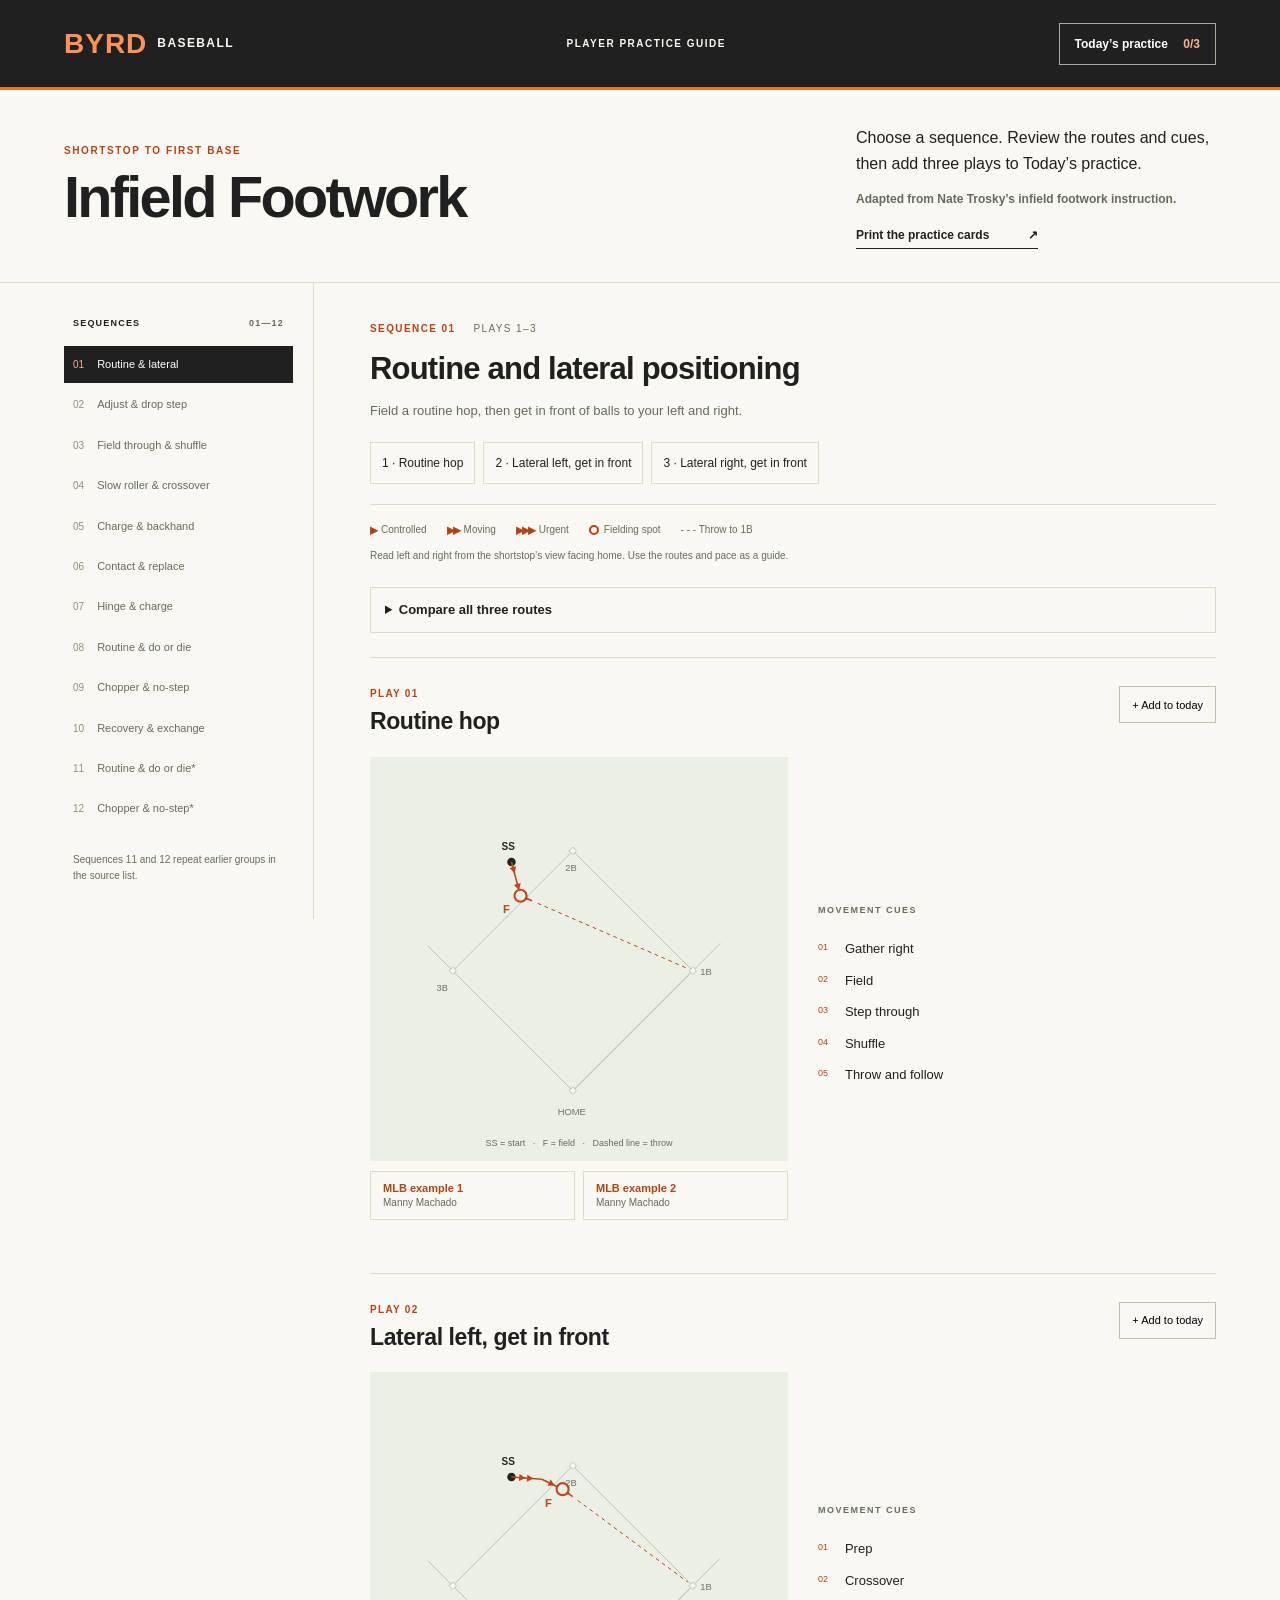
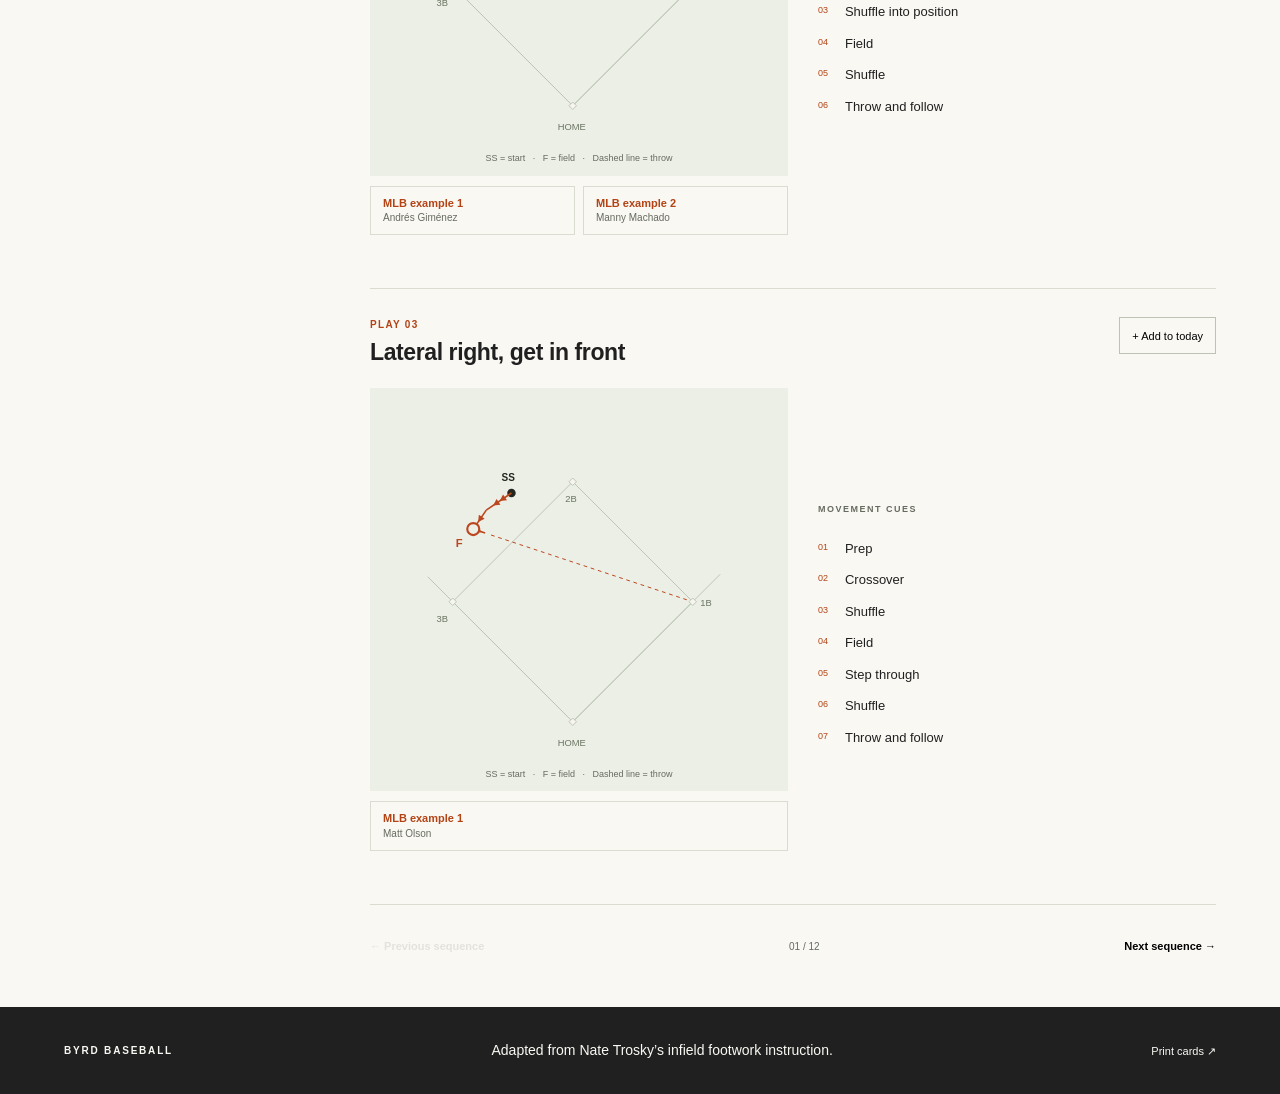
==== index.html @ 58db5fe9 "Infield Footwork Mastery with MLB example clips" ====
<!doctype html>
<html lang="en">
<head>
<meta charset="UTF-8"><meta name="viewport" content="width=device-width,initial-scale=1"><meta name="theme-color" content="#202020">
<title>Byrd Baseball | Infield Footwork</title><meta name="description" content="Byrd Baseball practice guide with 36 infield plays, shortstop diagrams, and a five-rep practice plan.">
<link rel="stylesheet" href="style.css"><script src="examples.js" defer></script><script src="app.js" defer></script>
</head>
<body>
<a class="skip" href="#sequence-content">Skip to sequence</a>
<header class="topbar"><a href="#sequence-1" class="brand"><span class="brandmark">BYRD</span><span>BASEBALL</span></a><div class="top-meta">PLAYER PRACTICE GUIDE</div><button id="practice-open" class="practice-button">Today’s practice <span id="pick-count">0/3</span></button></header>
<section class="intro"><div><div class="eyebrow">SHORTSTOP TO FIRST BASE</div><h1>Infield Footwork</h1></div><div class="intro-copy"><p>Choose a sequence. Review the routes and cues, then add three plays to Today’s practice.</p><p><strong>Adapted from Nate Trosky’s infield footwork instruction.</strong></p><a href="practice-cards.pdf" target="_blank" rel="noopener">Print the practice cards <span aria-hidden="true">↗</span></a></div></section>
<div class="mobile-picker"><label for="sequence-select">Sequence</label><select id="sequence-select"></select></div>
<div class="workspace"><aside class="sidebar" aria-label="Sequence selection"><div class="sidebar-heading"><span>SEQUENCES</span><span>01—12</span></div><nav id="sequence-nav"></nav><p class="source-note">Sequences 11 and 12 repeat earlier groups in the source list.</p></aside>
<main id="sequence-content" tabindex="-1"><div id="sequence-heading"></div><div class="diagram-key"><span><b class="pace-one">▸</b> Controlled</span><span><b>▸▸</b> Moving</span><span><b>▸▸▸</b> Urgent</span><span><i class="field-key"></i> Fielding spot</span><span class="throw-key">- - - Throw to 1B</span></div><p class="geometry-note">Read left and right from the shortstop’s view facing home. Use the routes and pace as a guide.</p><details class="sequence-overview"><summary>Compare all three routes</summary><div id="sequence-overview"></div><p>SS = start · F = field · Dashed line = throw to first</p></details><div id="plays"></div><div class="sequence-pagination"><button id="previous">← Previous sequence</button><span id="page-count"></span><button id="next">Next sequence →</button></div></main></div>
<footer><span>BYRD BASEBALL</span><p>Adapted from Nate Trosky’s infield footwork instruction.</p><a href="practice-cards.pdf" target="_blank" rel="noopener">Print cards ↗</a></footer>
<dialog id="practice-dialog" aria-labelledby="practice-title"><div class="dialog-top"><span class="eyebrow">BYRD BASEBALL</span><button id="practice-close" aria-label="Close practice plan">✕</button></div><h2 id="practice-title">Today’s practice</h2><p>Use “Add to today” to select three plays. Work through the list in sequence order.</p><details class="practice-guide" open><summary>Reps and sets</summary><div class="practice-rhythm"><h3>Five passes through the sequence per set</h3><ol><li><strong>01</strong><span>Deliberate<small>Do each play once, slowly and with deliberate foot placement.</small></span></li><li><strong>02</strong><span>Deliberate in rhythm<small>Do each play once more, linking the steps in rhythm.</small></span></li><li><strong>03–05</strong><span>In flow<small>Do each play once per pass. Move smoothly from start to finish.</small></span></li></ol></div><h3>Ball feeds in order</h3><div class="feed-row"><strong>2–3 sets</strong><span>Ball in hand</span></div><div class="feed-row"><strong>1–2 sets</strong><span>Rolled ball</span></div><div class="feed-row"><strong>1 set</strong><span>One-hop ball</span></div><p class="fine-print">Do one rep of each play in order before starting the next pass. All five passes make one set.</p></details><details id="practice-comparison" class="sequence-overview" hidden><summary>Compare all three routes</summary><div id="practice-overview"></div><p>SS = start · F = field · Dashed line = throw to first</p></details><ol id="picked-list" aria-label="Selected plays"></ol><a href="practice-cards.pdf" target="_blank" rel="noopener" class="print-plan">Print practice cards ↗</a></dialog>
<div id="status" class="toast" role="status" aria-live="polite"></div>
</body></html>
---- style.css ----
:root{--ink:#202020;--muted:#666b60;--paper:#faf8f3;--orange:#b34315;--line:#dadbd1;--field:#ecefe6;--sans:Inter,Arial,Helvetica,sans-serif}*{box-sizing:border-box}html{scroll-behavior:smooth;scroll-padding-top:95px}body{margin:0;background:var(--paper);color:var(--ink);font-family:var(--sans);line-height:1.5}button,a{-webkit-tap-highlight-color:transparent}button{font:inherit;cursor:pointer}a{color:inherit}button:focus-visible,a:focus-visible,summary:focus-visible{outline:3px solid var(--orange);outline-offset:4px}.skip{position:fixed;left:15px;top:-100px;background:white;padding:12px;z-index:100}.skip:focus{top:12px}.topbar{height:90px;padding:0 5%;display:flex;align-items:center;justify-content:space-between;background:var(--paper);border-bottom:1px solid var(--line);position:sticky;top:0;z-index:20}.brand{display:flex;align-items:center;gap:13px;text-decoration:none;font-size:11px;font-weight:800;line-height:1.2;letter-spacing:1.2px}.brandmark{font-size:32px;letter-spacing:-3px}.brandmark span{color:var(--orange);font-size:28px;margin-left:3px}.top-meta{font-size:10px;font-weight:600;letter-spacing:1.5px}.top-meta span{color:var(--orange);margin:0 14px}.practice-button{padding:11px 15px;background:var(--ink);color:white;border:0;font-size:12px;font-weight:600}.practice-button span{margin-left:12px;color:#f9b38e}.intro{padding:62px 5% 64px;display:grid;grid-template-columns:1.4fr 1fr;gap:80px;align-items:end;border-bottom:1px solid var(--line)}.eyebrow{font-size:10px;font-weight:700;letter-spacing:1.6px;color:var(--orange)}h1{font-size:clamp(36px,4.4vw,68px);line-height:1.06;letter-spacing:-2.7px;margin:22px 0 0;font-weight:650}h1 em{font-style:normal;color:var(--orange)}.intro-copy{max-width:360px;justify-self:end}.intro-copy p{font-size:16px;line-height:1.65;margin:0 0 22px}.intro-copy a{font-size:12px;font-weight:700;text-decoration:none;border-bottom:1px solid var(--ink);padding-bottom:6px}.intro-copy a span{margin-left:35px}.workspace{display:grid;grid-template-columns:250px minmax(0,1fr);max-width:1440px;margin:auto;padding:0 5%;gap:56px}.sidebar{position:sticky;top:90px;align-self:start;max-height:calc(100dvh - 90px);overflow:auto;padding:34px 20px 35px 0;border-right:1px solid var(--line)}.sidebar-heading{display:flex;justify-content:space-between;font-size:9px;letter-spacing:1.2px;font-weight:700;padding:0 9px 16px}.sidebar-heading span:last-child{color:var(--muted)}#sequence-nav{display:flex;flex-direction:column;gap:3px}.seq-button{display:flex;align-items:baseline;gap:13px;text-align:left;width:100%;border:0;background:transparent;padding:11px 9px;color:var(--muted);font-size:11px;line-height:1.4}.seq-button .seq-num{font-size:10px;color:#8c9084;font-variant-numeric:tabular-nums}.seq-button:hover{background:#eeeee5;color:var(--ink)}.seq-button[aria-current=true]{background:var(--ink);color:white}.seq-button[aria-current=true] .seq-num{color:#f5ad86}.source-note{font-size:10px;line-height:1.6;color:var(--muted);margin:24px 9px 0}main{min-width:0;padding:38px 0 45px}main:focus{outline:none}.sequence-kicker{font-size:10px;letter-spacing:1.4px;color:var(--orange);font-weight:700;display:flex;gap:18px}.sequence-kicker span:last-child{color:var(--muted);font-weight:400}h2{font-size:31px;line-height:1.14;letter-spacing:-.8px;margin:15px 0}#sequence-heading p{font-size:13px;color:var(--muted);max-width:680px;margin:0 0 22px}.review-note{padding:12px 15px;border-left:3px solid var(--orange);background:#efe8db;font-size:12px;color:var(--ink);margin:12px 0 20px}.diagram-key{display:flex;align-items:center;gap:20px;flex-wrap:wrap;padding:17px 0 8px;border-top:1px solid var(--line);font-size:10px;color:var(--muted)}.diagram-key span{display:inline-flex;align-items:center;gap:5px}.diagram-key b{font-size:15px;color:var(--orange);letter-spacing:-2px;line-height:1}.field-key{display:inline-block;border:2px solid var(--orange);width:10px;height:10px;border-radius:50%}.geometry-note{font-size:10px;line-height:1.6;color:var(--muted);margin:3px 0 23px}.play{border-top:1px solid var(--line);padding:28px 0 35px;scroll-margin-top:110px}.play-top{display:flex;justify-content:space-between;align-items:start;gap:20px;margin-bottom:21px}.play-label{font-size:10px;letter-spacing:1.3px;color:var(--orange);font-weight:700}.play h3{font-size:23px;line-height:1.2;letter-spacing:-.4px;margin:7px 0 0}.pick-button{flex-shrink:0;border:1px solid #bec2b5;background:transparent;padding:8px 12px;font-size:11px;min-height:37px}.pick-button:hover{border-color:var(--ink);background:#ecefe6}.pick-button[aria-pressed=true]{background:var(--ink);color:white;border-color:var(--ink)}.play-body{display:grid;grid-template-columns:minmax(220px,1.05fr) minmax(180px,1fr);gap:30px;align-items:center}.field-diagram{margin:0;background:var(--field);padding:15px 20px 10px}.field-diagram svg{width:100%;max-height:365px;display:block}.field-diagram figcaption{font-size:9px;color:var(--muted);text-align:center;margin-top:0}.cues-title{font-size:9px;letter-spacing:1.5px;color:var(--muted);font-weight:700;margin-bottom:16px}.cue-list{list-style:none;padding:0;margin:0;counter-reset:cue}.cue-list li{counter-increment:cue;font-size:13px;padding:6px 0 6px 27px;position:relative;line-height:1.5}.cue-list li:before{content:counter(cue,decimal-leading-zero);position:absolute;left:0;top:8px;font-size:9px;color:var(--orange)}details{font-size:11px;color:var(--muted);margin-top:18px;border-top:1px solid var(--line);padding-top:12px}summary{cursor:pointer;font-weight:600}details p{line-height:1.6;margin-bottom:0}.sequence-pagination{display:flex;align-items:center;justify-content:space-between;gap:10px;border-top:1px solid var(--line);padding-top:25px}.sequence-pagination button{border:0;background:transparent;padding:8px 0;font-size:11px;font-weight:600}.sequence-pagination button:disabled{opacity:.3;cursor:default}#page-count{font-size:10px;color:var(--muted)}footer{background:var(--ink);color:var(--paper);padding:33px 5%;display:flex;justify-content:space-between;align-items:center;font-size:10px}footer>span{letter-spacing:1.8px;font-weight:700}footer p{font-size:14px;margin:0}footer a{font-size:11px;text-decoration:none}dialog{border:0;background:var(--paper);color:var(--ink);padding:30px;max-width:540px;width:calc(100% - 30px);max-height:90dvh;overflow:auto;box-shadow:0 25px 100px #0004}dialog::backdrop{background:#17201799;backdrop-filter:blur(3px)}.dialog-top{display:flex;justify-content:space-between;align-items:center}.dialog-top button{border:0;background:transparent;padding:7px;font-size:19px}dialog h2{font-size:33px}dialog>p{font-size:13px;color:var(--muted)}#picked-list{padding:0;list-style:none;margin:24px 0;display:grid;gap:7px}.picked-item{padding:10px 12px;background:#eceee5;display:flex;align-items:center;justify-content:space-between;font-size:12px;gap:15px}.picked-item button{border:0;background:transparent;font-size:15px;padding:5px}.empty-pick{font-size:12px;color:var(--muted);padding:10px;border:1px dashed var(--line)}.practice-rhythm{border-top:1px solid var(--line);padding-top:5px}dialog h3{font-size:15px}.practice-rhythm ol{list-style:none;padding:0}.practice-rhythm li{display:flex;gap:20px;padding:9px 0;font-size:13px}.practice-rhythm strong{color:var(--orange);width:38px;flex-shrink:0}.practice-rhythm small{display:block;color:var(--muted);font-size:11px;margin-top:3px}.feed-row{display:flex;gap:25px;padding:9px 0;border-bottom:1px solid var(--line);font-size:13px}.feed-row strong{color:var(--orange);width:70px}.fine-print{font-size:10px!important;line-height:1.7}.print-plan{display:inline-block;margin-top:10px;font-size:12px;font-weight:700}.toast{position:fixed;bottom:24px;left:50%;transform:translateX(-50%);background:var(--ink);color:white;font-size:12px;z-index:40;padding:13px 20px;box-shadow:0 5px 30px #0002;opacity:0;pointer-events:none;transition:opacity .2s;width:max-content;max-width:90%}.toast.show{opacity:1}
@media(min-width:1450px){.intro,.topbar{padding-left:calc((100vw - 1296px)/2);padding-right:calc((100vw - 1296px)/2)}}
@media(max-width:1050px){.workspace{grid-template-columns:200px minmax(0,1fr);gap:28px}.play-body{grid-template-columns:1fr 1fr;gap:20px}.intro{gap:30px}.top-meta{display:none}}
@media(max-width:760px){html{scroll-padding-top:80px}.topbar{height:74px;padding:0 20px}.brandmark{font-size:28px}.brand{font-size:9px;gap:9px}.practice-button{font-size:11px;padding:10px}.practice-button span{margin-left:6px}.intro{padding:33px 22px 32px;display:block}.eyebrow{font-size:8px}h1{font-size:43px;letter-spacing:-1.8px;margin-top:16px}.intro-copy{max-width:100%;margin-top:23px}.intro-copy p{font-size:14px;max-width:370px;margin-bottom:16px}.intro-copy a{font-size:11px}.workspace{display:block;padding:0}.sidebar{border:0;padding:20px 0 18px;position:static;max-height:none;overflow:visible}.sidebar-heading{padding:0 22px 12px}.source-note{display:none}#sequence-nav{flex-direction:row;overflow:auto;gap:8px;padding:0 22px 5px;scrollbar-width:thin;scroll-snap-type:x mandatory}.seq-button{width:160px;flex-shrink:0;border:1px solid var(--line);min-height:63px;font-size:10px;scroll-snap-align:start;padding:10px;gap:9px}.seq-button .seq-num{font-size:10px}main{padding:12px 22px 32px}h2{font-size:27px}#sequence-heading p{font-size:12px}.sequence-kicker{font-size:9px}.diagram-key{gap:10px 15px;font-size:9px}.geometry-note{font-size:9px}.play{padding:23px 0 30px}.play h3{font-size:21px}.play-top{gap:15px}.pick-button{font-size:10px;padding:7px 9px}.play-body{display:block}.field-diagram{padding:12px 22px 11px;margin-bottom:24px}.field-diagram svg{height:315px;max-height:none}.cues-title{margin-bottom:8px}.cue-list li{font-size:13px;padding-top:5px;padding-bottom:5px}details{margin-top:15px}.sequence-pagination{font-size:10px}footer{padding:26px 22px;gap:20px;flex-wrap:wrap}footer p{font-size:12px}.toast{bottom:16px}dialog{padding:22px}dialog h2{font-size:29px}}
@media(prefers-reduced-motion:reduce){html{scroll-behavior:auto}.toast{transition:none}}

.mobile-picker{display:none}
@media(max-width:760px){html{scroll-padding-top:132px}.intro-copy{justify-self:auto}.sidebar{display:none}.mobile-picker{display:flex;gap:13px;align-items:center;position:sticky;top:74px;z-index:15;background:var(--paper);padding:10px 22px;border-bottom:1px solid var(--line)}.mobile-picker label{font-size:10px;font-weight:700;text-transform:uppercase;letter-spacing:.8px}.mobile-picker select{font:inherit;font-size:13px;min-height:38px;min-width:0;flex:1;color:var(--ink);background:#fff;border:1px solid var(--line);padding:6px 9px}.mobile-picker select:focus-visible{outline:2px solid var(--orange);outline-offset:2px}main{padding-top:24px}}

.play-jumps{display:flex;flex-wrap:wrap;gap:8px;margin:0 0 20px}
.play-jumps a{display:inline-flex;align-items:center;min-height:42px;padding:7px 11px;border:1px solid var(--line);font-size:12px;text-decoration:none}
.play-jumps a:hover{background:var(--field)}
.play{scroll-margin-top:0}

.sequence-overview{margin:0 0 24px;padding:0;border:1px solid var(--line)}
.sequence-overview summary{padding:12px 14px;min-height:44px;color:var(--ink);font-size:13px}
#sequence-overview,#practice-overview{overflow-x:auto;padding:0 8px}
#sequence-overview>svg,#practice-overview>svg{display:block;width:100%;max-width:510px;height:auto;margin:auto;background:var(--field)}
.sequence-overview p{padding:0 14px;margin:8px 0 12px;font-size:10px}

.route-legend{display:flex;flex-wrap:wrap;gap:4px 16px;padding:8px}
.route-legend label{display:flex;align-items:center;gap:7px;min-height:36px;color:var(--ink);cursor:pointer}
.route-swatch{width:14px;height:4px;flex-shrink:0}

#practice-dialog{max-width:820px}
#practice-dialog .dialog-top{position:sticky;top:0;z-index:1;background:var(--paper)}
.practice-guide{margin:16px 0;color:var(--ink)}
.practice-guide summary{padding:6px 0 10px;font-size:13px}
.practice-play{padding:22px 0;border-top:1px solid var(--line)}
.practice-play h3{margin:6px 0 0;font-size:21px}

/* Byrd Baseball wordmark and practice guide header */
.topbar{background:var(--ink);color:var(--paper);border-bottom:3px solid #ed702d}
.brand{gap:10px;font-size:12px;letter-spacing:1.4px}
.brandmark{font-size:28px;font-weight:900;letter-spacing:1px;color:#ff9257}
.topbar .practice-button{border:1px solid #aaa6a0}
.topbar .practice-button:hover{background:#39332e}
.intro{padding-top:35px;padding-bottom:36px;gap:28px;align-items:center}
.intro h1{font-size:clamp(36px,4.5vw,64px);margin-top:9px}
.intro-copy p{margin-bottom:12px}
.intro-copy p:nth-child(2){font-size:12px;color:var(--muted)}
@media(max-width:760px){
  .brand{gap:6px;font-size:9px;letter-spacing:1px}
  .brandmark{font-size:23px}
  .intro{padding-top:24px;padding-bottom:24px}
  .intro-copy{margin-top:12px}
}

/* MLB visuals sit in the original SVG box; the route diagram never moves. */
.diagram-stage{position:relative;isolation:isolate}
.example-buttons{display:flex;flex-wrap:wrap;gap:8px;margin:10px 0 18px}
.example-button{flex:1 1 125px;min-height:48px;padding:9px 12px;border:1px solid var(--line);background:transparent;color:var(--orange);text-align:left;font-size:11px;font-weight:700;line-height:1.4}
.example-button span{display:block;color:var(--muted);font-size:10px;font-weight:400}
.example-button:hover,.example-button[aria-expanded=true]{background:var(--field);border-color:var(--orange)}
.example-overlay{position:absolute;inset:0;z-index:2;background:#141613;color:#faf8f3;display:flex;flex-direction:column;overflow:hidden}
.example-overlay video{display:block;width:100%;min-height:0;flex:1 1 0;object-fit:contain;background:#141613}
.example-close{position:absolute;right:6px;top:6px;z-index:3;width:44px;height:44px;padding:0;border:1px solid #fff8;background:#141613e8;color:white;font-size:20px;border-radius:50%}
.example-footer{flex:0 0 auto;padding:8px 10px 10px;border-top:1px solid #ffffff30}
.example-footer p{margin:0 0 7px;font-size:11px;line-height:1.35}
.example-tools{display:flex;gap:8px;flex-wrap:wrap}
.example-tools button{min-height:40px;padding:6px 10px;background:#ffffff12;color:var(--paper);border:1px solid #ffffff70;font-size:11px}
.example-tools button[aria-pressed=true]{background:var(--orange)}
.example-message{display:block;font-size:11px;margin-top:4px}
.example-message:empty{display:none}
.example-overlay button:focus-visible,.example-overlay video:focus-visible{outline:3px solid #ff9257;outline-offset:-3px}
@media(max-width:760px){.diagram-examples .field-diagram{margin-bottom:0}.example-buttons{margin-bottom:24px}.example-footer{padding:7px 8px}.example-footer p{font-size:10px}.example-tools button{font-size:10px}}
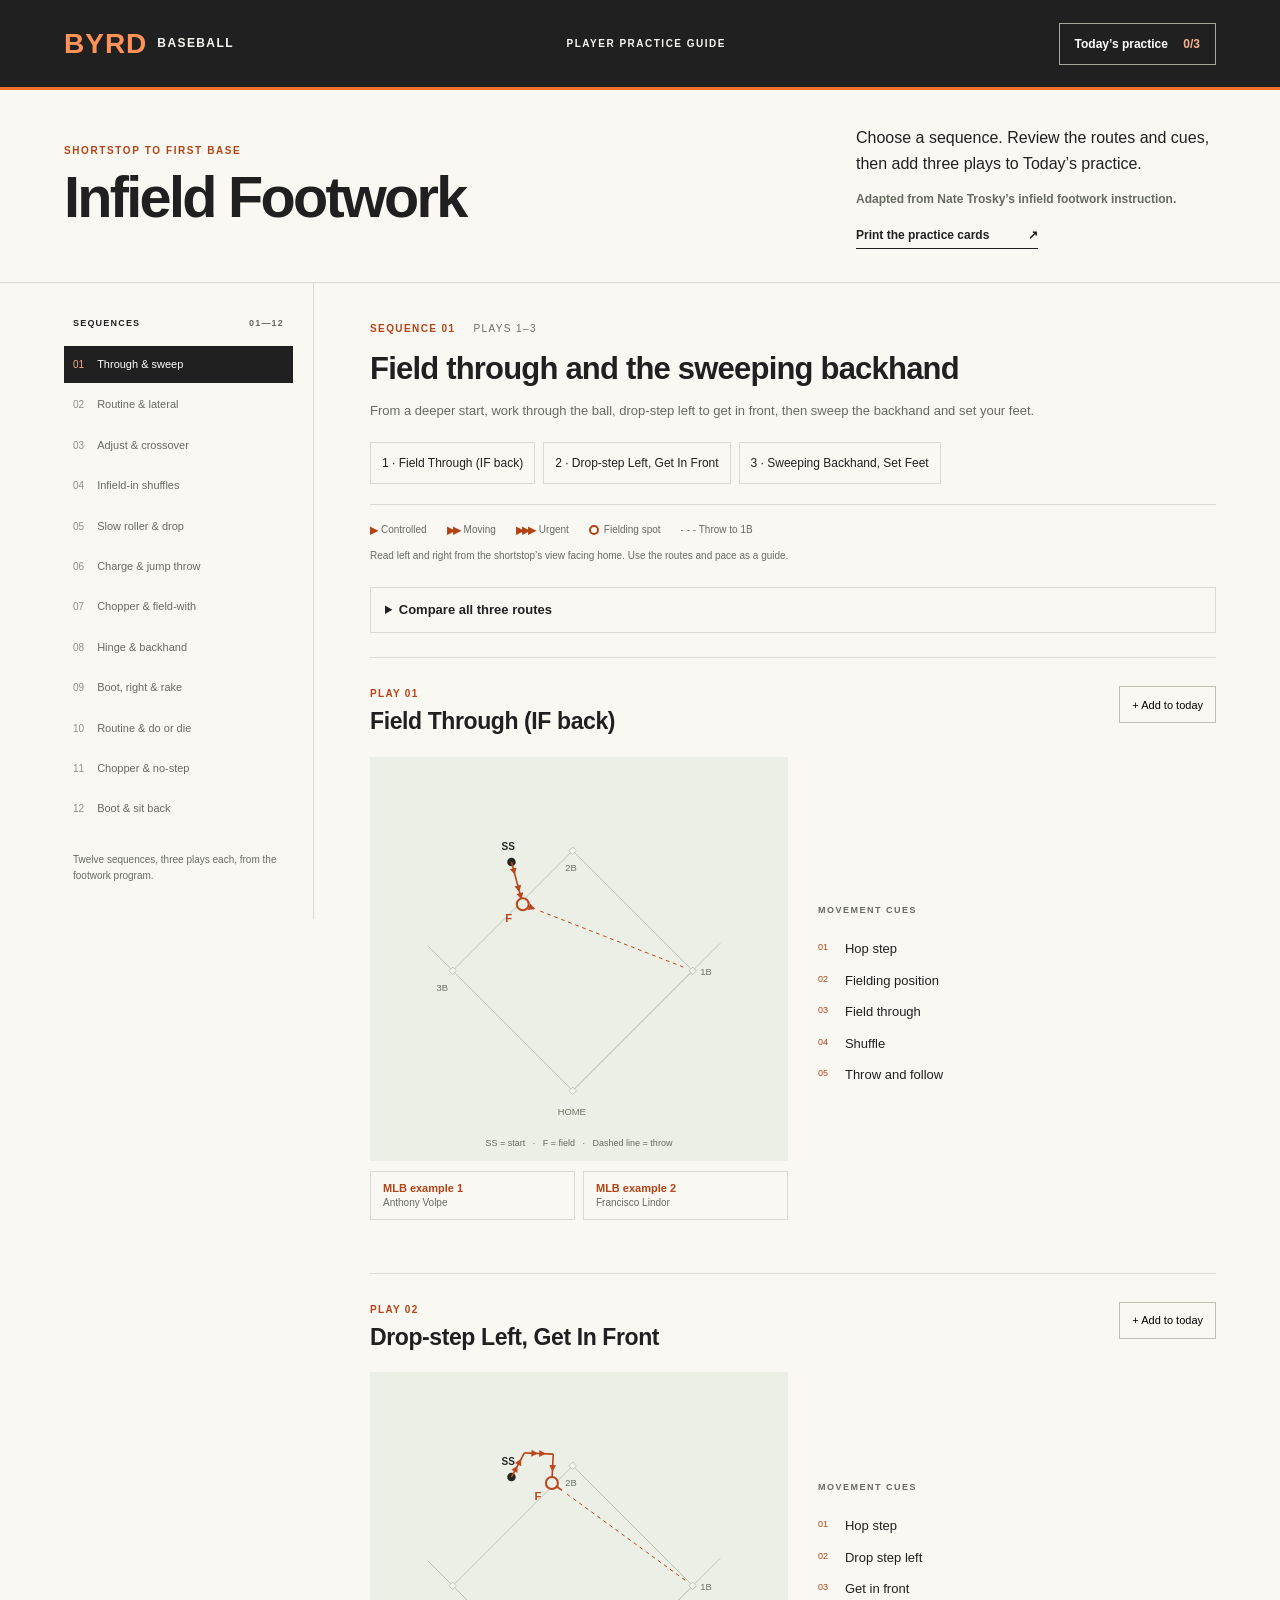
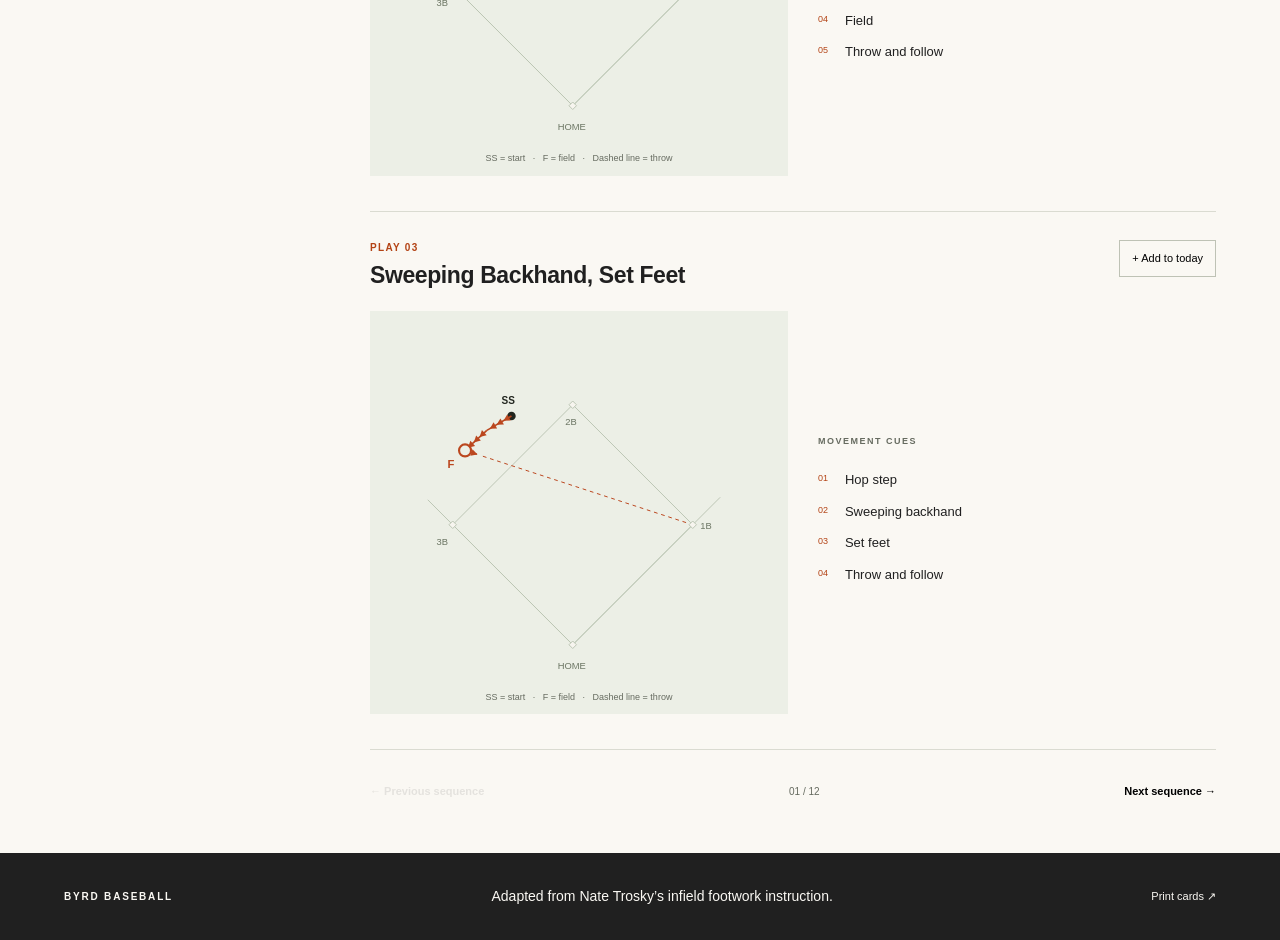
==== commit c3d7eb78: "Rebuild the 12 sequences to match the footwork program. Sequence 1 and Sequence 9 are restored, the " ====
--- a/index.html
+++ b/index.html
@@ -3,6 +3,7 @@
 <head>
 <meta charset="UTF-8"><meta name="viewport" content="width=device-width,initial-scale=1"><meta name="theme-color" content="#202020">
 <title>Byrd Baseball | Infield Footwork</title><meta name="description" content="Byrd Baseball practice guide with 36 infield plays, shortstop diagrams, and a five-rep practice plan.">
+<link rel="icon" href="data:,">
 <link rel="stylesheet" href="style.css"><script src="examples.js" defer></script><script src="app.js" defer></script>
 </head>
 <body>
@@ -10,7 +11,7 @@
 <header class="topbar"><a href="#sequence-1" class="brand"><span class="brandmark">BYRD</span><span>BASEBALL</span></a><div class="top-meta">PLAYER PRACTICE GUIDE</div><button id="practice-open" class="practice-button">Today’s practice <span id="pick-count">0/3</span></button></header>
 <section class="intro"><div><div class="eyebrow">SHORTSTOP TO FIRST BASE</div><h1>Infield Footwork</h1></div><div class="intro-copy"><p>Choose a sequence. Review the routes and cues, then add three plays to Today’s practice.</p><p><strong>Adapted from Nate Trosky’s infield footwork instruction.</strong></p><a href="practice-cards.pdf" target="_blank" rel="noopener">Print the practice cards <span aria-hidden="true">↗</span></a></div></section>
 <div class="mobile-picker"><label for="sequence-select">Sequence</label><select id="sequence-select"></select></div>
-<div class="workspace"><aside class="sidebar" aria-label="Sequence selection"><div class="sidebar-heading"><span>SEQUENCES</span><span>01—12</span></div><nav id="sequence-nav"></nav><p class="source-note">Sequences 11 and 12 repeat earlier groups in the source list.</p></aside>
+<div class="workspace"><aside class="sidebar" aria-label="Sequence selection"><div class="sidebar-heading"><span>SEQUENCES</span><span>01—12</span></div><nav id="sequence-nav"></nav><p class="source-note">Twelve sequences, three plays each, from the footwork program.</p></aside>
 <main id="sequence-content" tabindex="-1"><div id="sequence-heading"></div><div class="diagram-key"><span><b class="pace-one">▸</b> Controlled</span><span><b>▸▸</b> Moving</span><span><b>▸▸▸</b> Urgent</span><span><i class="field-key"></i> Fielding spot</span><span class="throw-key">- - - Throw to 1B</span></div><p class="geometry-note">Read left and right from the shortstop’s view facing home. Use the routes and pace as a guide.</p><details class="sequence-overview"><summary>Compare all three routes</summary><div id="sequence-overview"></div><p>SS = start · F = field · Dashed line = throw to first</p></details><div id="plays"></div><div class="sequence-pagination"><button id="previous">← Previous sequence</button><span id="page-count"></span><button id="next">Next sequence →</button></div></main></div>
 <footer><span>BYRD BASEBALL</span><p>Adapted from Nate Trosky’s infield footwork instruction.</p><a href="practice-cards.pdf" target="_blank" rel="noopener">Print cards ↗</a></footer>
 <dialog id="practice-dialog" aria-labelledby="practice-title"><div class="dialog-top"><span class="eyebrow">BYRD BASEBALL</span><button id="practice-close" aria-label="Close practice plan">✕</button></div><h2 id="practice-title">Today’s practice</h2><p>Use “Add to today” to select three plays. Work through the list in sequence order.</p><details class="practice-guide" open><summary>Reps and sets</summary><div class="practice-rhythm"><h3>Five passes through the sequence per set</h3><ol><li><strong>01</strong><span>Deliberate<small>Do each play once, slowly and with deliberate foot placement.</small></span></li><li><strong>02</strong><span>Deliberate in rhythm<small>Do each play once more, linking the steps in rhythm.</small></span></li><li><strong>03–05</strong><span>In flow<small>Do each play once per pass. Move smoothly from start to finish.</small></span></li></ol></div><h3>Ball feeds in order</h3><div class="feed-row"><strong>2–3 sets</strong><span>Ball in hand</span></div><div class="feed-row"><strong>1–2 sets</strong><span>Rolled ball</span></div><div class="feed-row"><strong>1 set</strong><span>One-hop ball</span></div><p class="fine-print">Do one rep of each play in order before starting the next pass. All five passes make one set.</p></details><details id="practice-comparison" class="sequence-overview" hidden><summary>Compare all three routes</summary><div id="practice-overview"></div><p>SS = start · F = field · Dashed line = throw to first</p></details><ol id="picked-list" aria-label="Selected plays"></ol><a href="practice-cards.pdf" target="_blank" rel="noopener" class="print-plan">Print practice cards ↗</a></dialog>
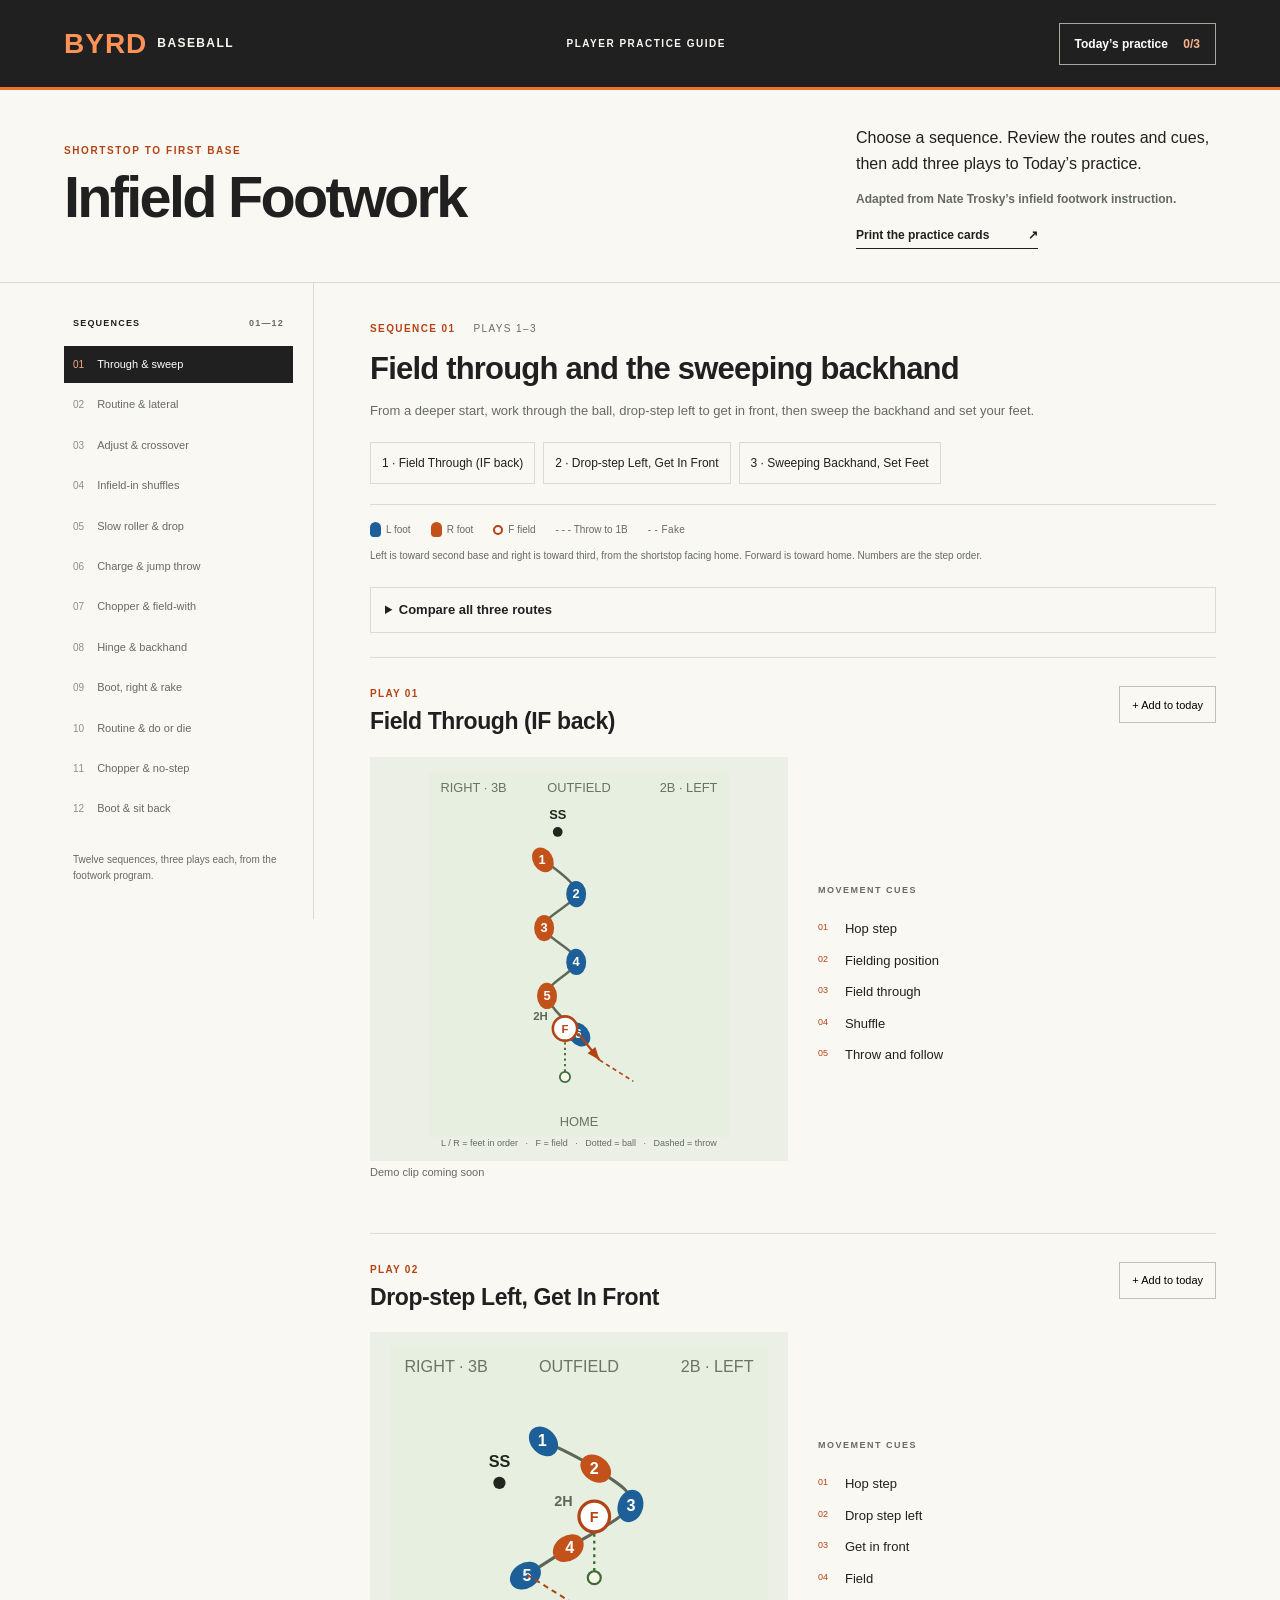
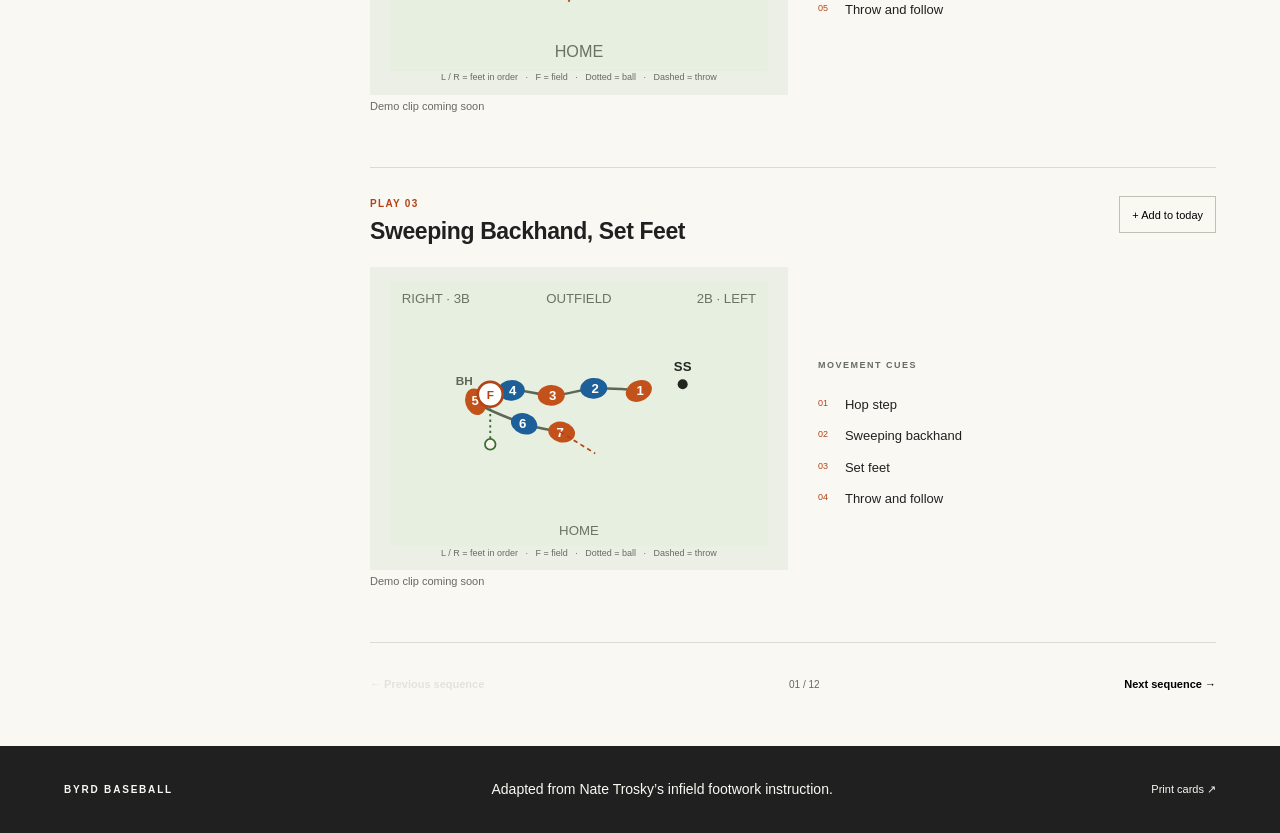
==== commit 6c97ca0f: "Draw each play from its own footpath. The shared route shapes are replaced by numbered left and righ" ====
--- a/index.html
+++ b/index.html
@@ -12,8 +12,8 @@
 <section class="intro"><div><div class="eyebrow">SHORTSTOP TO FIRST BASE</div><h1>Infield Footwork</h1></div><div class="intro-copy"><p>Choose a sequence. Review the routes and cues, then add three plays to Today’s practice.</p><p><strong>Adapted from Nate Trosky’s infield footwork instruction.</strong></p><a href="practice-cards.pdf" target="_blank" rel="noopener">Print the practice cards <span aria-hidden="true">↗</span></a></div></section>
 <div class="mobile-picker"><label for="sequence-select">Sequence</label><select id="sequence-select"></select></div>
 <div class="workspace"><aside class="sidebar" aria-label="Sequence selection"><div class="sidebar-heading"><span>SEQUENCES</span><span>01—12</span></div><nav id="sequence-nav"></nav><p class="source-note">Twelve sequences, three plays each, from the footwork program.</p></aside>
-<main id="sequence-content" tabindex="-1"><div id="sequence-heading"></div><div class="diagram-key"><span><b class="pace-one">▸</b> Controlled</span><span><b>▸▸</b> Moving</span><span><b>▸▸▸</b> Urgent</span><span><i class="field-key"></i> Fielding spot</span><span class="throw-key">- - - Throw to 1B</span></div><p class="geometry-note">Read left and right from the shortstop’s view facing home. Use the routes and pace as a guide.</p><details class="sequence-overview"><summary>Compare all three routes</summary><div id="sequence-overview"></div><p>SS = start · F = field · Dashed line = throw to first</p></details><div id="plays"></div><div class="sequence-pagination"><button id="previous">← Previous sequence</button><span id="page-count"></span><button id="next">Next sequence →</button></div></main></div>
+<main id="sequence-content" tabindex="-1"><div id="sequence-heading"></div><div class="diagram-key"><span><i class="foot-key left"></i> L foot</span><span><i class="foot-key right"></i> R foot</span><span><i class="field-key"></i> F field</span><span class="throw-key">- - - Throw to 1B</span><span class="fake-key">- - Fake</span></div><p class="geometry-note">Left is toward second base and right is toward third, from the shortstop facing home. Forward is toward home. Numbers are the step order.</p><details class="sequence-overview"><summary>Compare all three routes</summary><div id="sequence-overview"></div><p>SS = start · F = field · Dotted line = ball · Dashed line = throw to first</p></details><div id="plays"></div><div class="sequence-pagination"><button id="previous">← Previous sequence</button><span id="page-count"></span><button id="next">Next sequence →</button></div></main></div>
 <footer><span>BYRD BASEBALL</span><p>Adapted from Nate Trosky’s infield footwork instruction.</p><a href="practice-cards.pdf" target="_blank" rel="noopener">Print cards ↗</a></footer>
-<dialog id="practice-dialog" aria-labelledby="practice-title"><div class="dialog-top"><span class="eyebrow">BYRD BASEBALL</span><button id="practice-close" aria-label="Close practice plan">✕</button></div><h2 id="practice-title">Today’s practice</h2><p>Use “Add to today” to select three plays. Work through the list in sequence order.</p><details class="practice-guide" open><summary>Reps and sets</summary><div class="practice-rhythm"><h3>Five passes through the sequence per set</h3><ol><li><strong>01</strong><span>Deliberate<small>Do each play once, slowly and with deliberate foot placement.</small></span></li><li><strong>02</strong><span>Deliberate in rhythm<small>Do each play once more, linking the steps in rhythm.</small></span></li><li><strong>03–05</strong><span>In flow<small>Do each play once per pass. Move smoothly from start to finish.</small></span></li></ol></div><h3>Ball feeds in order</h3><div class="feed-row"><strong>2–3 sets</strong><span>Ball in hand</span></div><div class="feed-row"><strong>1–2 sets</strong><span>Rolled ball</span></div><div class="feed-row"><strong>1 set</strong><span>One-hop ball</span></div><p class="fine-print">Do one rep of each play in order before starting the next pass. All five passes make one set.</p></details><details id="practice-comparison" class="sequence-overview" hidden><summary>Compare all three routes</summary><div id="practice-overview"></div><p>SS = start · F = field · Dashed line = throw to first</p></details><ol id="picked-list" aria-label="Selected plays"></ol><a href="practice-cards.pdf" target="_blank" rel="noopener" class="print-plan">Print practice cards ↗</a></dialog>
+<dialog id="practice-dialog" aria-labelledby="practice-title"><div class="dialog-top"><span class="eyebrow">BYRD BASEBALL</span><button id="practice-close" aria-label="Close practice plan">✕</button></div><h2 id="practice-title">Today’s practice</h2><p>Use “Add to today” to select three plays. Work through the list in sequence order.</p><details class="practice-guide" open><summary>Reps and sets</summary><div class="practice-rhythm"><h3>Five passes through the sequence per set</h3><ol><li><strong>01</strong><span>Deliberate<small>Do each play once, slowly and with deliberate foot placement.</small></span></li><li><strong>02</strong><span>Deliberate in rhythm<small>Do each play once more, linking the steps in rhythm.</small></span></li><li><strong>03–05</strong><span>In flow<small>Do each play once per pass. Move smoothly from start to finish.</small></span></li></ol></div><h3>Ball feeds in order</h3><div class="feed-row"><strong>2–3 sets</strong><span>Ball in hand</span></div><div class="feed-row"><strong>1–2 sets</strong><span>Rolled ball</span></div><div class="feed-row"><strong>1 set</strong><span>One-hop ball</span></div><p class="fine-print">Do one rep of each play in order before starting the next pass. All five passes make one set.</p></details><details id="practice-comparison" class="sequence-overview" hidden><summary>Compare all three routes</summary><div id="practice-overview"></div><p>SS = start · F = field · Dotted line = ball · Dashed line = throw to first</p></details><ol id="picked-list" aria-label="Selected plays"></ol><a href="practice-cards.pdf" target="_blank" rel="noopener" class="print-plan">Print practice cards ↗</a></dialog>
 <div id="status" class="toast" role="status" aria-live="polite"></div>
 </body></html>
--- a/style.css
+++ b/style.css
@@ -46,8 +46,9 @@
   .intro-copy{margin-top:12px}
 }
 
-/* MLB visuals sit in the original SVG box; the route diagram never moves. */
+/* Demo video sits in the original SVG box; the route diagram never moves. */
 .diagram-stage{position:relative;isolation:isolate}
+.demo-soon{margin:4px 0 18px;font-size:11px;line-height:1.4;color:var(--muted)}
 .example-buttons{display:flex;flex-wrap:wrap;gap:8px;margin:10px 0 18px}
 .example-button{flex:1 1 125px;min-height:48px;padding:9px 12px;border:1px solid var(--line);background:transparent;color:var(--orange);text-align:left;font-size:11px;font-weight:700;line-height:1.4}
 .example-button span{display:block;color:var(--muted);font-size:10px;font-weight:400}
@@ -63,4 +64,8 @@
 .example-message{display:block;font-size:11px;margin-top:4px}
 .example-message:empty{display:none}
 .example-overlay button:focus-visible,.example-overlay video:focus-visible{outline:3px solid #ff9257;outline-offset:-3px}
-@media(max-width:760px){.diagram-examples .field-diagram{margin-bottom:0}.example-buttons{margin-bottom:24px}.example-footer{padding:7px 8px}.example-footer p{font-size:10px}.example-tools button{font-size:10px}}
+@media(max-width:760px){.diagram-examples .field-diagram{margin-bottom:0}.demo-soon,.example-buttons{margin-bottom:24px}.example-footer{padding:7px 8px}.example-footer p{font-size:10px}.example-tools button{font-size:10px}}
+.foot-key{display:inline-block;width:11px;height:15px;border-radius:6px 6px 4px 4px}
+.foot-key.left{background:#1d5f98}
+.foot-key.right{background:#c2511a}
+.fake-key{letter-spacing:.4px}
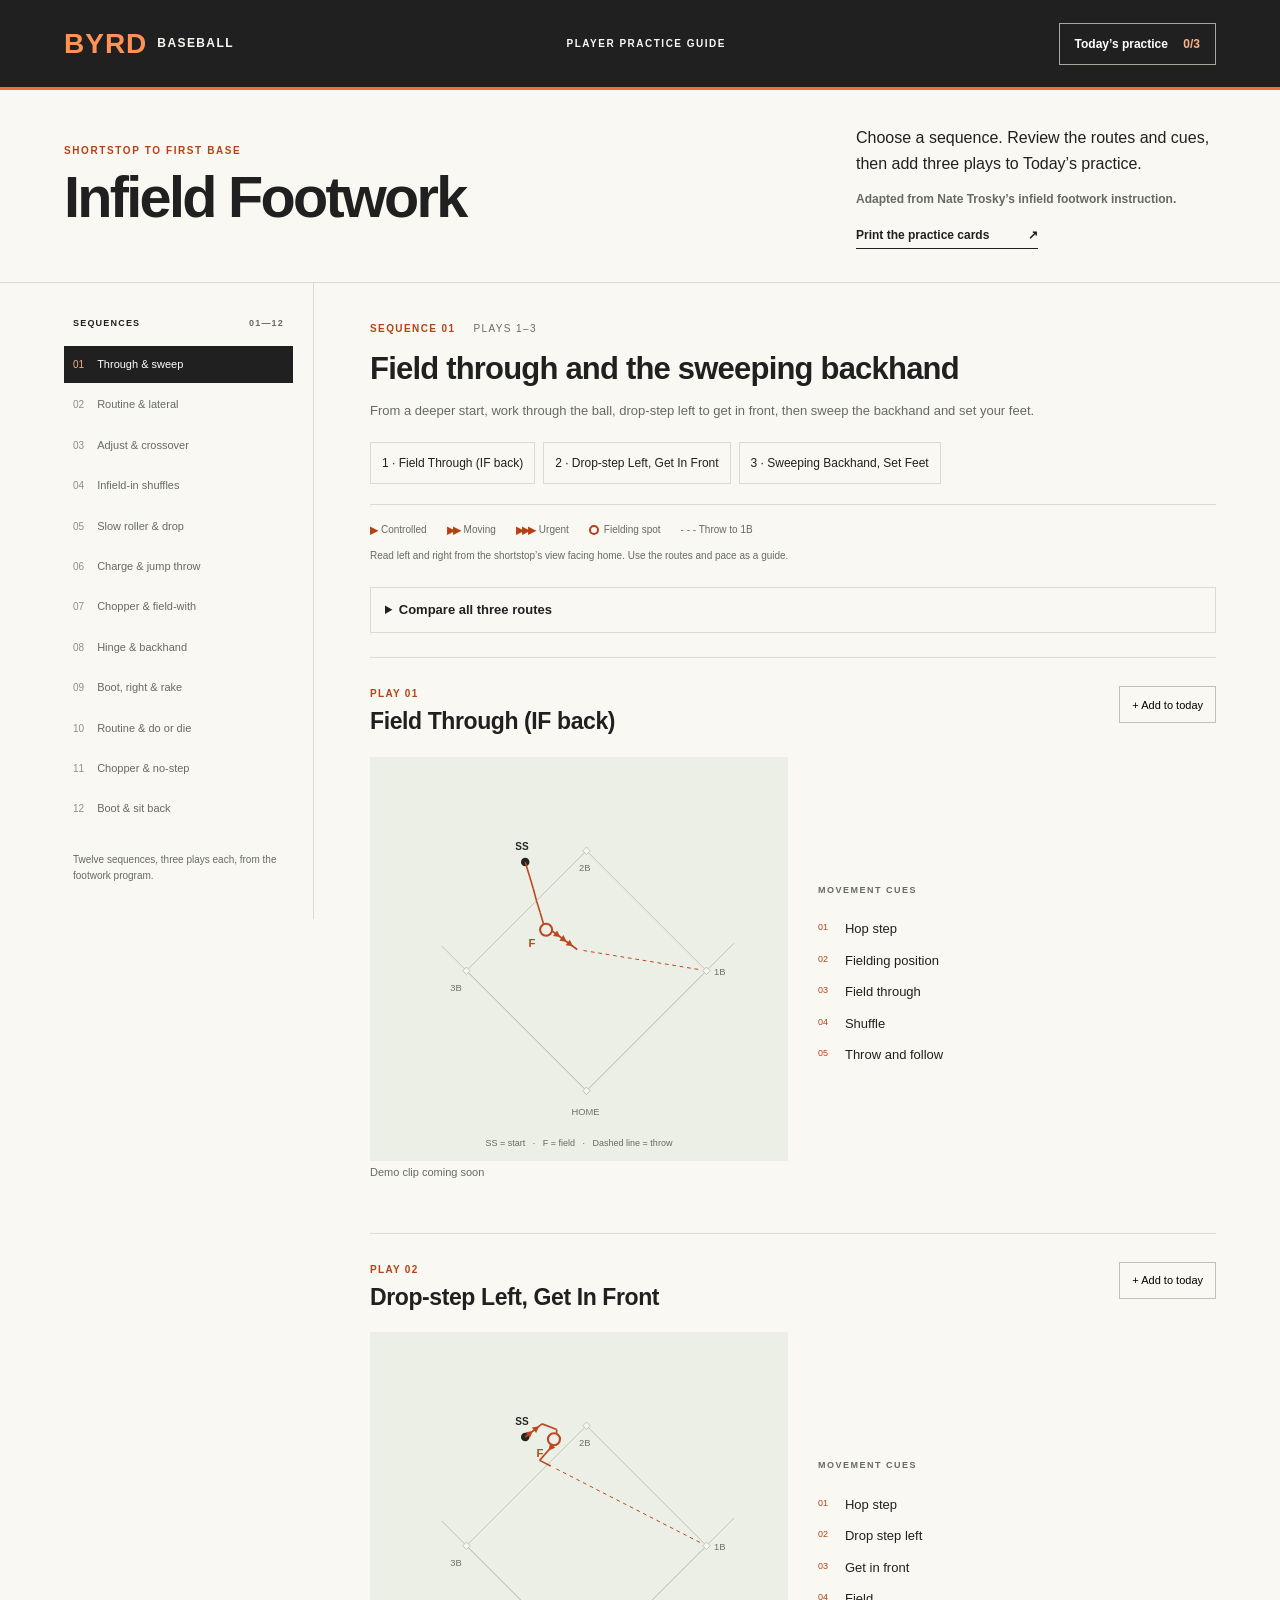
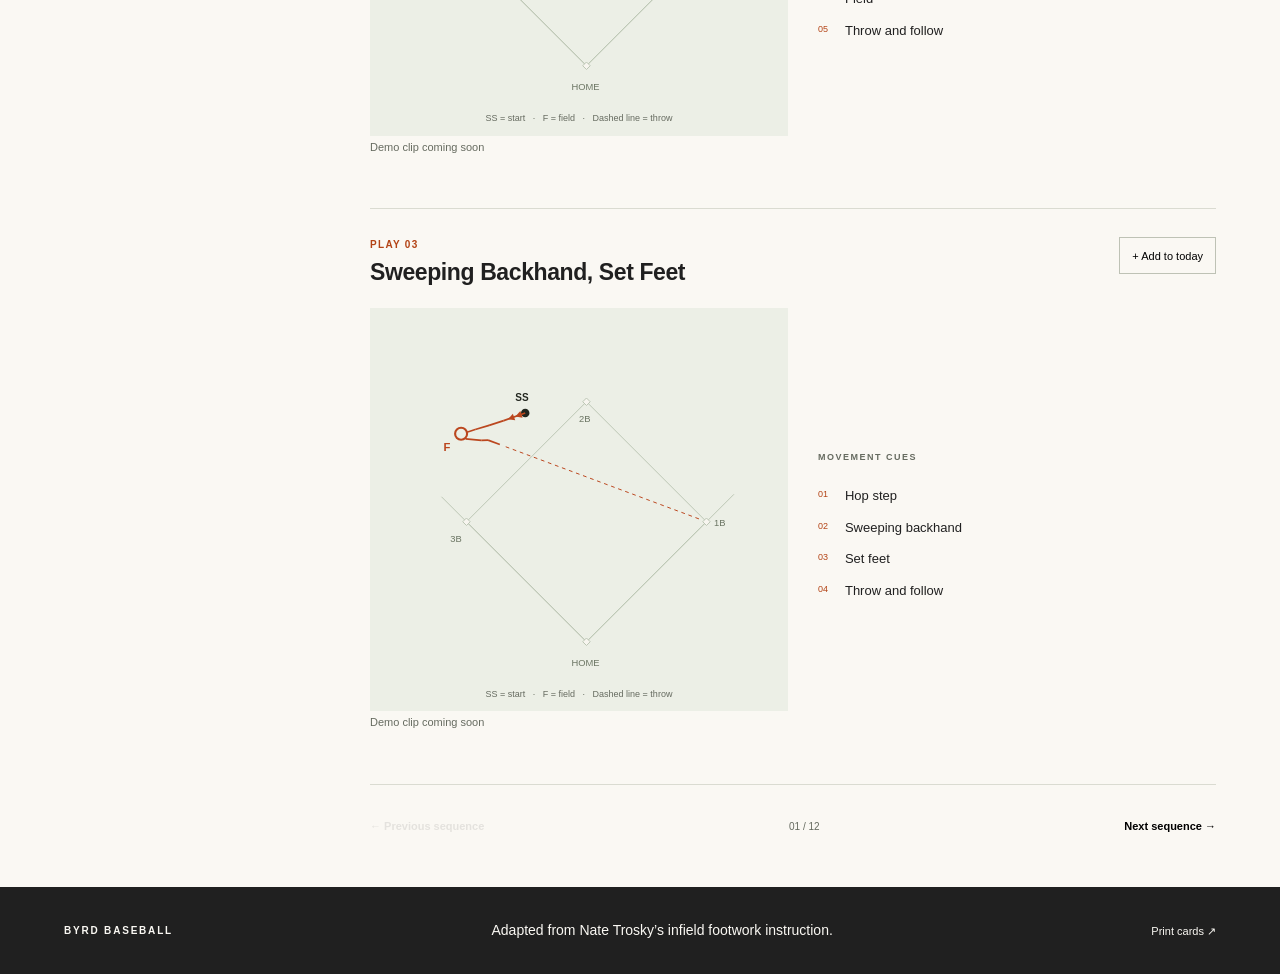
==== commit 1da87dfd: "Restore the original infield diagram around each play's path. Footprints and extra labels are gone. " ====
--- a/index.html
+++ b/index.html
@@ -12,8 +12,8 @@
 <section class="intro"><div><div class="eyebrow">SHORTSTOP TO FIRST BASE</div><h1>Infield Footwork</h1></div><div class="intro-copy"><p>Choose a sequence. Review the routes and cues, then add three plays to Today’s practice.</p><p><strong>Adapted from Nate Trosky’s infield footwork instruction.</strong></p><a href="practice-cards.pdf" target="_blank" rel="noopener">Print the practice cards <span aria-hidden="true">↗</span></a></div></section>
 <div class="mobile-picker"><label for="sequence-select">Sequence</label><select id="sequence-select"></select></div>
 <div class="workspace"><aside class="sidebar" aria-label="Sequence selection"><div class="sidebar-heading"><span>SEQUENCES</span><span>01—12</span></div><nav id="sequence-nav"></nav><p class="source-note">Twelve sequences, three plays each, from the footwork program.</p></aside>
-<main id="sequence-content" tabindex="-1"><div id="sequence-heading"></div><div class="diagram-key"><span><i class="foot-key left"></i> L foot</span><span><i class="foot-key right"></i> R foot</span><span><i class="field-key"></i> F field</span><span class="throw-key">- - - Throw to 1B</span><span class="fake-key">- - Fake</span></div><p class="geometry-note">Left is toward second base and right is toward third, from the shortstop facing home. Forward is toward home. Numbers are the step order.</p><details class="sequence-overview"><summary>Compare all three routes</summary><div id="sequence-overview"></div><p>SS = start · F = field · Dotted line = ball · Dashed line = throw to first</p></details><div id="plays"></div><div class="sequence-pagination"><button id="previous">← Previous sequence</button><span id="page-count"></span><button id="next">Next sequence →</button></div></main></div>
+<main id="sequence-content" tabindex="-1"><div id="sequence-heading"></div><div class="diagram-key"><span><b class="pace-one">▸</b> Controlled</span><span><b>▸▸</b> Moving</span><span><b>▸▸▸</b> Urgent</span><span><i class="field-key"></i> Fielding spot</span><span class="throw-key">- - - Throw to 1B</span></div><p class="geometry-note">Read left and right from the shortstop’s view facing home. Use the routes and pace as a guide.</p><details class="sequence-overview"><summary>Compare all three routes</summary><div id="sequence-overview"></div><p>SS = start · F = field · Dashed line = throw to first</p></details><div id="plays"></div><div class="sequence-pagination"><button id="previous">← Previous sequence</button><span id="page-count"></span><button id="next">Next sequence →</button></div></main></div>
 <footer><span>BYRD BASEBALL</span><p>Adapted from Nate Trosky’s infield footwork instruction.</p><a href="practice-cards.pdf" target="_blank" rel="noopener">Print cards ↗</a></footer>
-<dialog id="practice-dialog" aria-labelledby="practice-title"><div class="dialog-top"><span class="eyebrow">BYRD BASEBALL</span><button id="practice-close" aria-label="Close practice plan">✕</button></div><h2 id="practice-title">Today’s practice</h2><p>Use “Add to today” to select three plays. Work through the list in sequence order.</p><details class="practice-guide" open><summary>Reps and sets</summary><div class="practice-rhythm"><h3>Five passes through the sequence per set</h3><ol><li><strong>01</strong><span>Deliberate<small>Do each play once, slowly and with deliberate foot placement.</small></span></li><li><strong>02</strong><span>Deliberate in rhythm<small>Do each play once more, linking the steps in rhythm.</small></span></li><li><strong>03–05</strong><span>In flow<small>Do each play once per pass. Move smoothly from start to finish.</small></span></li></ol></div><h3>Ball feeds in order</h3><div class="feed-row"><strong>2–3 sets</strong><span>Ball in hand</span></div><div class="feed-row"><strong>1–2 sets</strong><span>Rolled ball</span></div><div class="feed-row"><strong>1 set</strong><span>One-hop ball</span></div><p class="fine-print">Do one rep of each play in order before starting the next pass. All five passes make one set.</p></details><details id="practice-comparison" class="sequence-overview" hidden><summary>Compare all three routes</summary><div id="practice-overview"></div><p>SS = start · F = field · Dotted line = ball · Dashed line = throw to first</p></details><ol id="picked-list" aria-label="Selected plays"></ol><a href="practice-cards.pdf" target="_blank" rel="noopener" class="print-plan">Print practice cards ↗</a></dialog>
+<dialog id="practice-dialog" aria-labelledby="practice-title"><div class="dialog-top"><span class="eyebrow">BYRD BASEBALL</span><button id="practice-close" aria-label="Close practice plan">✕</button></div><h2 id="practice-title">Today’s practice</h2><p>Use “Add to today” to select three plays. Work through the list in sequence order.</p><details class="practice-guide" open><summary>Reps and sets</summary><div class="practice-rhythm"><h3>Five passes through the sequence per set</h3><ol><li><strong>01</strong><span>Deliberate<small>Do each play once, slowly and with deliberate foot placement.</small></span></li><li><strong>02</strong><span>Deliberate in rhythm<small>Do each play once more, linking the steps in rhythm.</small></span></li><li><strong>03–05</strong><span>In flow<small>Do each play once per pass. Move smoothly from start to finish.</small></span></li></ol></div><h3>Ball feeds in order</h3><div class="feed-row"><strong>2–3 sets</strong><span>Ball in hand</span></div><div class="feed-row"><strong>1–2 sets</strong><span>Rolled ball</span></div><div class="feed-row"><strong>1 set</strong><span>One-hop ball</span></div><p class="fine-print">Do one rep of each play in order before starting the next pass. All five passes make one set.</p></details><details id="practice-comparison" class="sequence-overview" hidden><summary>Compare all three routes</summary><div id="practice-overview"></div><p>SS = start · F = field · Dashed line = throw to first</p></details><ol id="picked-list" aria-label="Selected plays"></ol><a href="practice-cards.pdf" target="_blank" rel="noopener" class="print-plan">Print practice cards ↗</a></dialog>
 <div id="status" class="toast" role="status" aria-live="polite"></div>
 </body></html>
--- a/style.css
+++ b/style.css
@@ -65,7 +65,3 @@
 .example-message:empty{display:none}
 .example-overlay button:focus-visible,.example-overlay video:focus-visible{outline:3px solid #ff9257;outline-offset:-3px}
 @media(max-width:760px){.diagram-examples .field-diagram{margin-bottom:0}.demo-soon,.example-buttons{margin-bottom:24px}.example-footer{padding:7px 8px}.example-footer p{font-size:10px}.example-tools button{font-size:10px}}
-.foot-key{display:inline-block;width:11px;height:15px;border-radius:6px 6px 4px 4px}
-.foot-key.left{background:#1d5f98}
-.foot-key.right{background:#c2511a}
-.fake-key{letter-spacing:.4px}
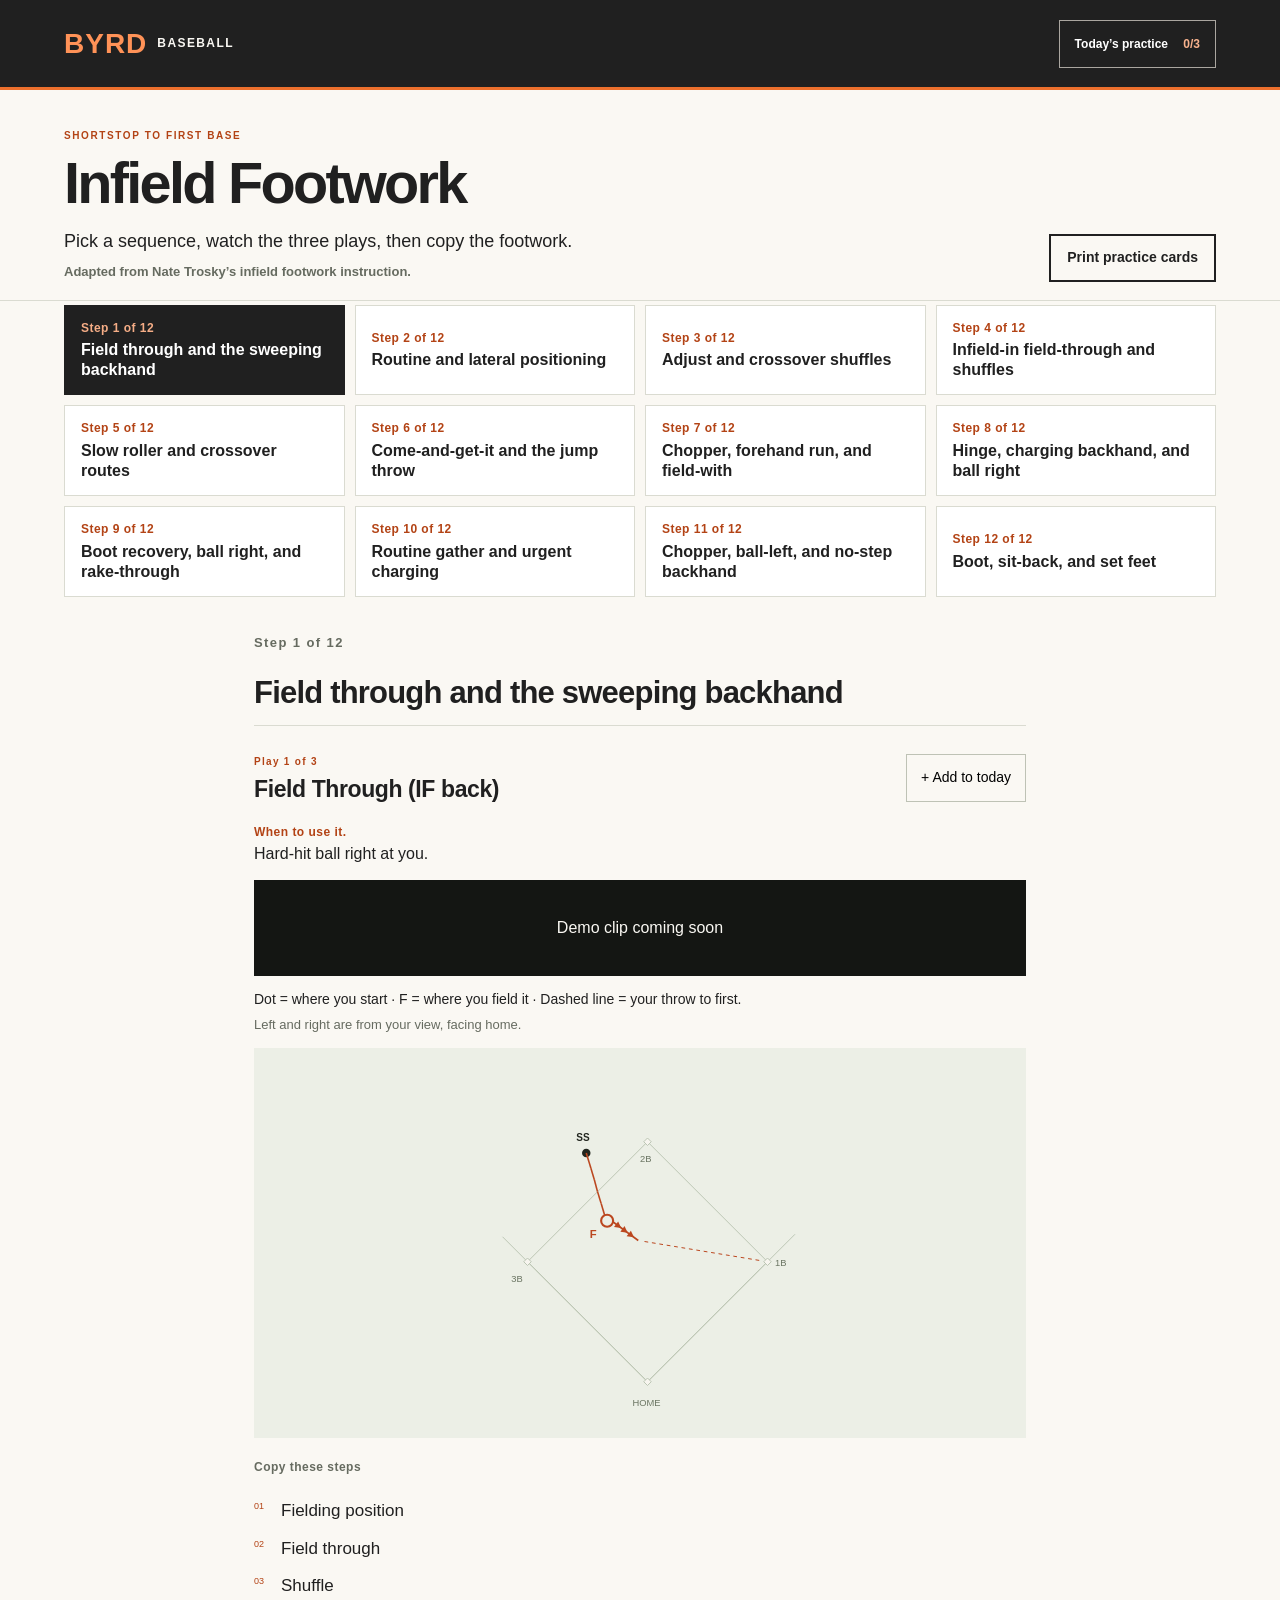
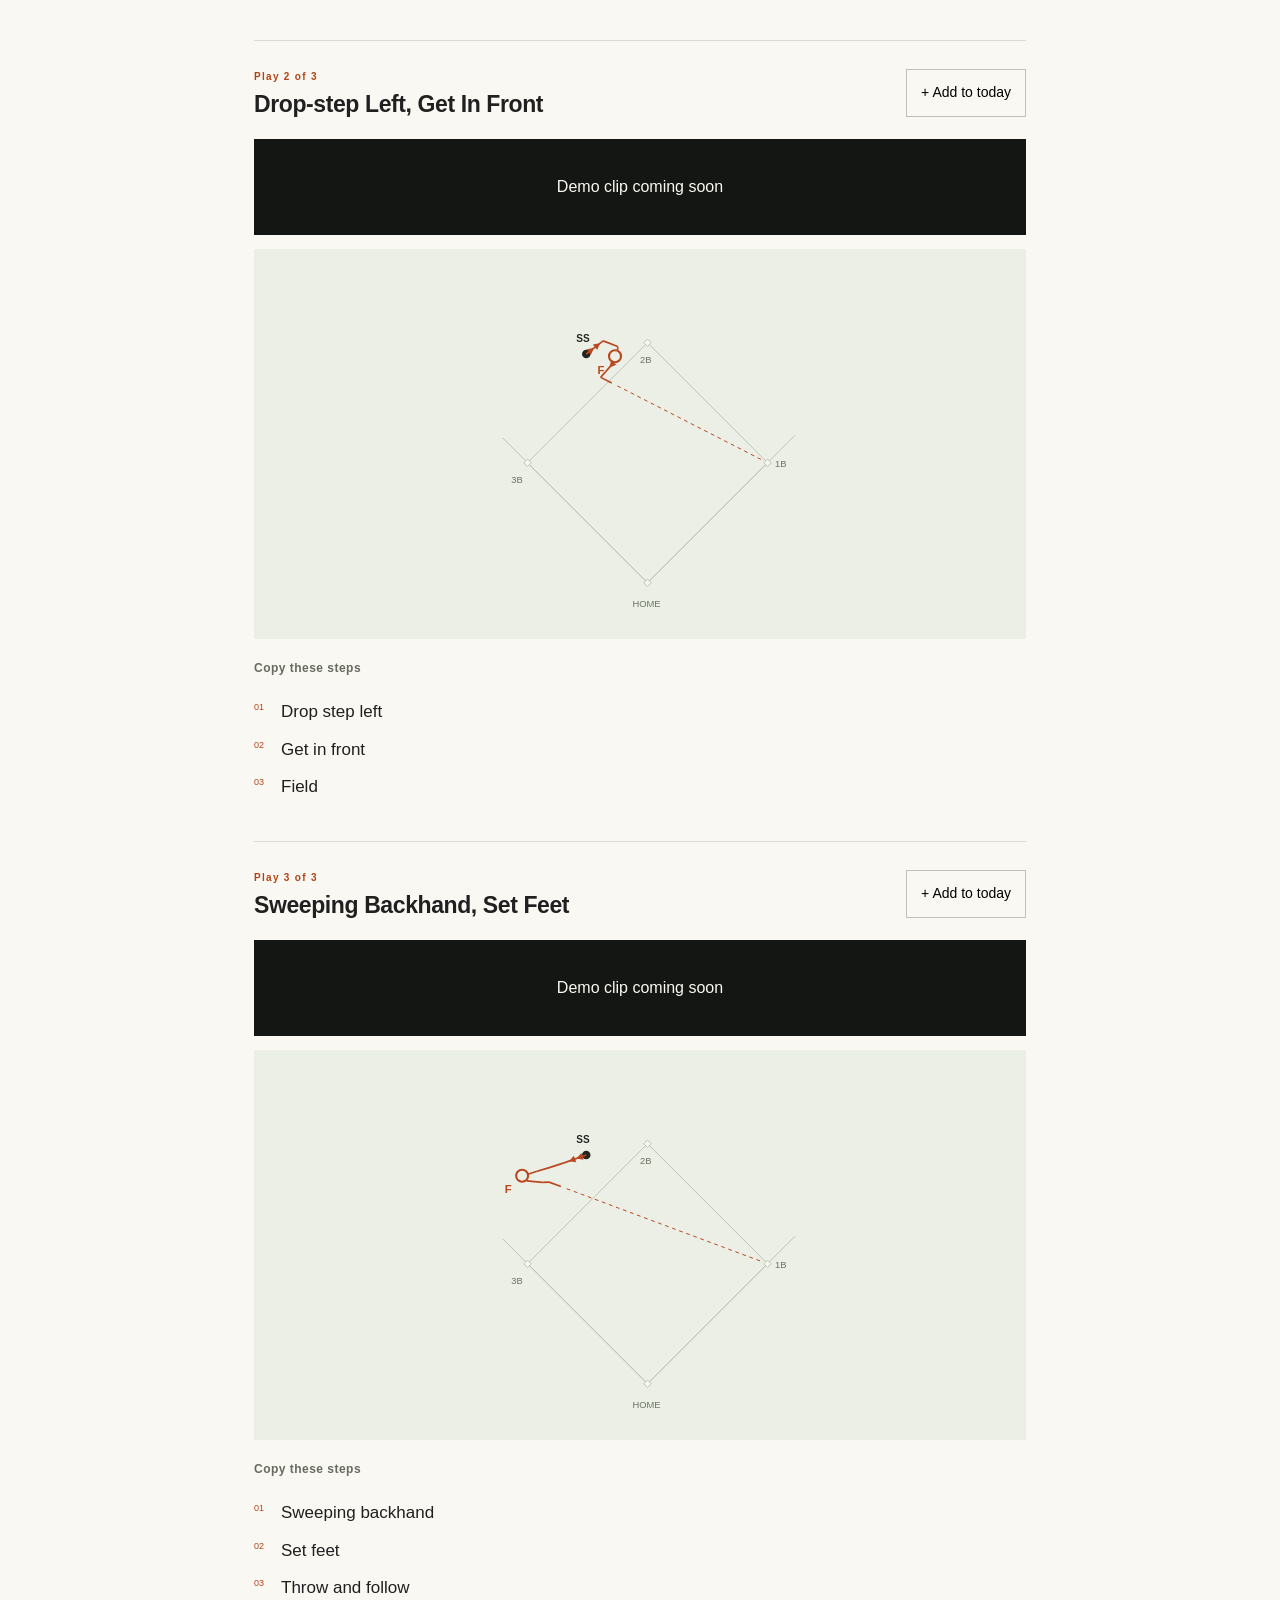
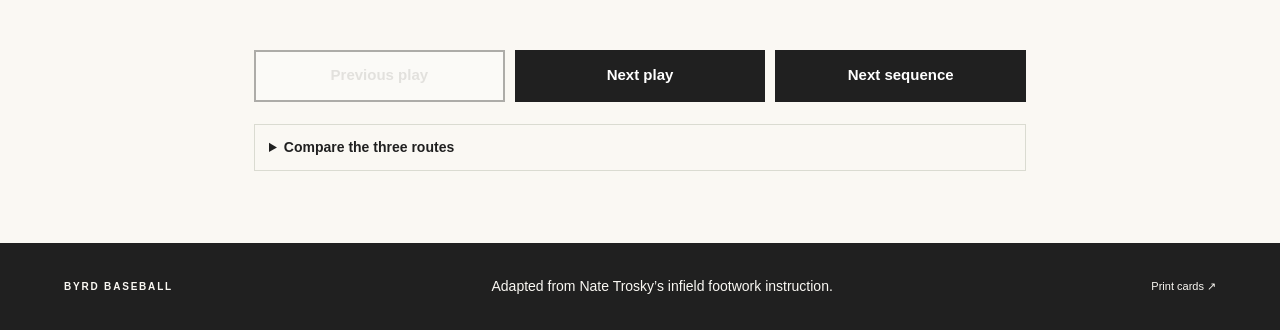
==== commit f1d0e2ce: "Make the practice guide easier to start on a phone. The page opens with one instruction and twelve l" ====
--- a/index.html
+++ b/index.html
@@ -7,12 +7,11 @@
 <link rel="stylesheet" href="style.css"><script src="examples.js" defer></script><script src="app.js" defer></script>
 </head>
 <body>
-<a class="skip" href="#sequence-content">Skip to sequence</a>
-<header class="topbar"><a href="#sequence-1" class="brand"><span class="brandmark">BYRD</span><span>BASEBALL</span></a><div class="top-meta">PLAYER PRACTICE GUIDE</div><button id="practice-open" class="practice-button">Today’s practice <span id="pick-count">0/3</span></button></header>
-<section class="intro"><div><div class="eyebrow">SHORTSTOP TO FIRST BASE</div><h1>Infield Footwork</h1></div><div class="intro-copy"><p>Choose a sequence. Review the routes and cues, then add three plays to Today’s practice.</p><p><strong>Adapted from Nate Trosky’s infield footwork instruction.</strong></p><a href="practice-cards.pdf" target="_blank" rel="noopener">Print the practice cards <span aria-hidden="true">↗</span></a></div></section>
-<div class="mobile-picker"><label for="sequence-select">Sequence</label><select id="sequence-select"></select></div>
-<div class="workspace"><aside class="sidebar" aria-label="Sequence selection"><div class="sidebar-heading"><span>SEQUENCES</span><span>01—12</span></div><nav id="sequence-nav"></nav><p class="source-note">Twelve sequences, three plays each, from the footwork program.</p></aside>
-<main id="sequence-content" tabindex="-1"><div id="sequence-heading"></div><div class="diagram-key"><span><b class="pace-one">▸</b> Controlled</span><span><b>▸▸</b> Moving</span><span><b>▸▸▸</b> Urgent</span><span><i class="field-key"></i> Fielding spot</span><span class="throw-key">- - - Throw to 1B</span></div><p class="geometry-note">Read left and right from the shortstop’s view facing home. Use the routes and pace as a guide.</p><details class="sequence-overview"><summary>Compare all three routes</summary><div id="sequence-overview"></div><p>SS = start · F = field · Dashed line = throw to first</p></details><div id="plays"></div><div class="sequence-pagination"><button id="previous">← Previous sequence</button><span id="page-count"></span><button id="next">Next sequence →</button></div></main></div>
+<a class="skip" href="#sequence-nav">Skip to sequences</a>
+<header class="topbar"><a href="#sequence-1" class="brand"><span class="brandmark">BYRD</span><span>BASEBALL</span></a><button id="practice-open" class="practice-button">Today’s practice <span id="pick-count">0/3</span></button></header>
+<section class="intro"><div class="intro-lead"><p class="eyebrow">SHORTSTOP TO FIRST BASE</p><h1>Infield Footwork</h1><p class="start-line">Pick a sequence, watch the three plays, then copy the footwork.</p><p class="credit"><strong>Adapted from Nate Trosky’s infield footwork instruction.</strong></p></div><a class="print-link" href="practice-cards.pdf" target="_blank" rel="noopener">Print practice cards</a></section>
+<nav id="sequence-nav" class="step-grid" aria-label="Pick a sequence"></nav>
+<main id="sequence-content" tabindex="-1"><div id="sequence-heading"></div><div id="plays"></div><div class="play-nav" aria-label="Move to another play"><button type="button" id="prev-play">Previous play</button><button type="button" id="next-play">Next play</button><button type="button" id="next-sequence">Next sequence</button></div><details class="sequence-overview"><summary>Compare the three routes</summary><div id="sequence-overview"></div><p>Dot = where you start · F = where you field it · Dashed line = your throw to first</p></details></main>
 <footer><span>BYRD BASEBALL</span><p>Adapted from Nate Trosky’s infield footwork instruction.</p><a href="practice-cards.pdf" target="_blank" rel="noopener">Print cards ↗</a></footer>
 <dialog id="practice-dialog" aria-labelledby="practice-title"><div class="dialog-top"><span class="eyebrow">BYRD BASEBALL</span><button id="practice-close" aria-label="Close practice plan">✕</button></div><h2 id="practice-title">Today’s practice</h2><p>Use “Add to today” to select three plays. Work through the list in sequence order.</p><details class="practice-guide" open><summary>Reps and sets</summary><div class="practice-rhythm"><h3>Five passes through the sequence per set</h3><ol><li><strong>01</strong><span>Deliberate<small>Do each play once, slowly and with deliberate foot placement.</small></span></li><li><strong>02</strong><span>Deliberate in rhythm<small>Do each play once more, linking the steps in rhythm.</small></span></li><li><strong>03–05</strong><span>In flow<small>Do each play once per pass. Move smoothly from start to finish.</small></span></li></ol></div><h3>Ball feeds in order</h3><div class="feed-row"><strong>2–3 sets</strong><span>Ball in hand</span></div><div class="feed-row"><strong>1–2 sets</strong><span>Rolled ball</span></div><div class="feed-row"><strong>1 set</strong><span>One-hop ball</span></div><p class="fine-print">Do one rep of each play in order before starting the next pass. All five passes make one set.</p></details><details id="practice-comparison" class="sequence-overview" hidden><summary>Compare all three routes</summary><div id="practice-overview"></div><p>SS = start · F = field · Dashed line = throw to first</p></details><ol id="picked-list" aria-label="Selected plays"></ol><a href="practice-cards.pdf" target="_blank" rel="noopener" class="print-plan">Print practice cards ↗</a></dialog>
 <div id="status" class="toast" role="status" aria-live="polite"></div>
--- a/style.css
+++ b/style.css
@@ -65,3 +65,58 @@
 .example-message:empty{display:none}
 .example-overlay button:focus-visible,.example-overlay video:focus-visible{outline:3px solid #ff9257;outline-offset:-3px}
 @media(max-width:760px){.diagram-examples .field-diagram{margin-bottom:0}.demo-soon,.example-buttons{margin-bottom:24px}.example-footer{padding:7px 8px}.example-footer p{font-size:10px}.example-tools button{font-size:10px}}
+
+.intro{display:flex;justify-content:space-between;align-items:flex-end;gap:28px;padding:28px 5% 18px}
+.intro-lead{max-width:640px}
+.start-line{font-size:18px;line-height:1.45;margin:14px 0 8px}
+.credit{font-size:13px;color:var(--muted);margin:0}
+.print-link{display:inline-flex;align-items:center;justify-content:center;min-height:48px;padding:0 16px;border:2px solid var(--ink);font-size:14px;font-weight:700;text-decoration:none;flex-shrink:0}
+.print-link:hover{background:var(--field)}
+.topbar .practice-button{min-height:48px}
+#sequence-nav.step-grid{display:grid;grid-template-columns:repeat(auto-fill,minmax(240px,1fr));gap:10px;max-width:1440px;margin:0 auto;padding:4px 5% 28px;flex-direction:unset;overflow:visible}
+.step-grid .seq-button{display:flex;flex-direction:column;align-items:flex-start;justify-content:center;gap:4px;width:100%;min-height:76px;padding:14px 16px;border:1px solid var(--line);background:#fff;color:var(--ink);text-align:left;font-size:16px}
+.step-grid .seq-step{font-size:12px;font-weight:700;letter-spacing:.04em;color:var(--orange)}
+.step-grid .seq-name{font-size:16px;font-weight:650;line-height:1.25;color:var(--ink)}
+.step-grid .seq-button[aria-current=true]{background:var(--ink);border-color:var(--ink)}
+.step-grid .seq-button[aria-current=true] .seq-step{color:#f5ad86}
+.step-grid .seq-button[aria-current=true] .seq-name{color:#fff}
+main{max-width:900px;margin:0 auto;padding:8px 5% 48px}
+.sequence-kicker{font-size:13px}
+.when-line{margin:0 0 14px;font-size:16px;line-height:1.4}
+.when-line strong{display:block;font-size:12px;letter-spacing:.04em;color:var(--orange);margin-bottom:2px}
+.play-stack{display:flex;flex-direction:column;gap:0}
+.demo-stage{position:relative;background:#141613;aspect-ratio:20/9;min-height:220px;margin:0 0 14px}
+.demo-empty{display:flex;align-items:center;justify-content:center;aspect-ratio:auto;min-height:96px;color:#faf8f3;font-size:16px}
+.demo-empty p{margin:0}
+.demo-poster{position:absolute;inset:0;width:100%;height:100%;border:0;padding:0;background:#141613;color:#fff}
+.demo-poster img{width:100%;height:100%;object-fit:cover;display:block}
+.demo-poster span{position:absolute;left:50%;top:50%;transform:translate(-50%,-50%);background:var(--orange);color:#fff;font-size:18px;font-weight:700;min-height:52px;padding:12px 18px;display:inline-flex;align-items:center}
+.diagram-legend{font-size:14px;line-height:1.4;margin:0 0 6px}
+.geometry-note{font-size:13px;margin:0 0 12px}
+.field-diagram{margin-bottom:16px}
+.cue-block{margin-top:4px}
+.cues-title{font-size:12px;letter-spacing:.04em}
+.cue-list li{font-size:17px}
+.play-nav{display:grid;grid-template-columns:1fr 1fr 1fr;gap:10px;margin-top:8px}
+.play-nav button{min-height:52px;border:2px solid var(--ink);background:#fff;font-size:15px;font-weight:700;padding:10px}
+.play-nav button:hover{background:var(--field)}
+.play-nav button:disabled{opacity:.35;cursor:default}
+#next-play,#next-sequence{background:var(--ink);color:#fff}
+#next-play:hover,#next-sequence:hover{background:#39332e}
+#next-play:disabled,#next-sequence:disabled{background:#c8c6be;border-color:#c8c6be;color:#fff}
+.sequence-overview{margin-top:22px}
+.sequence-overview summary{font-size:14px}
+.pick-button{min-height:48px;font-size:14px;padding:10px 14px}
+@media(max-width:760px){
+  .intro{display:block;padding:18px 16px 8px}
+  .start-line{font-size:17px}
+  .print-link{margin-top:14px}
+  #sequence-nav.step-grid{grid-template-columns:1fr;padding:8px 16px 18px;flex-direction:unset}
+  .step-grid .seq-button{min-height:68px}
+  main{padding:4px 16px 36px}
+  #plays .play{display:none}
+  #plays .play.is-current{display:block}
+  .play-nav{grid-template-columns:1fr}
+  .demo-stage{min-height:190px}
+  .play{scroll-margin-top:86px}
+}
